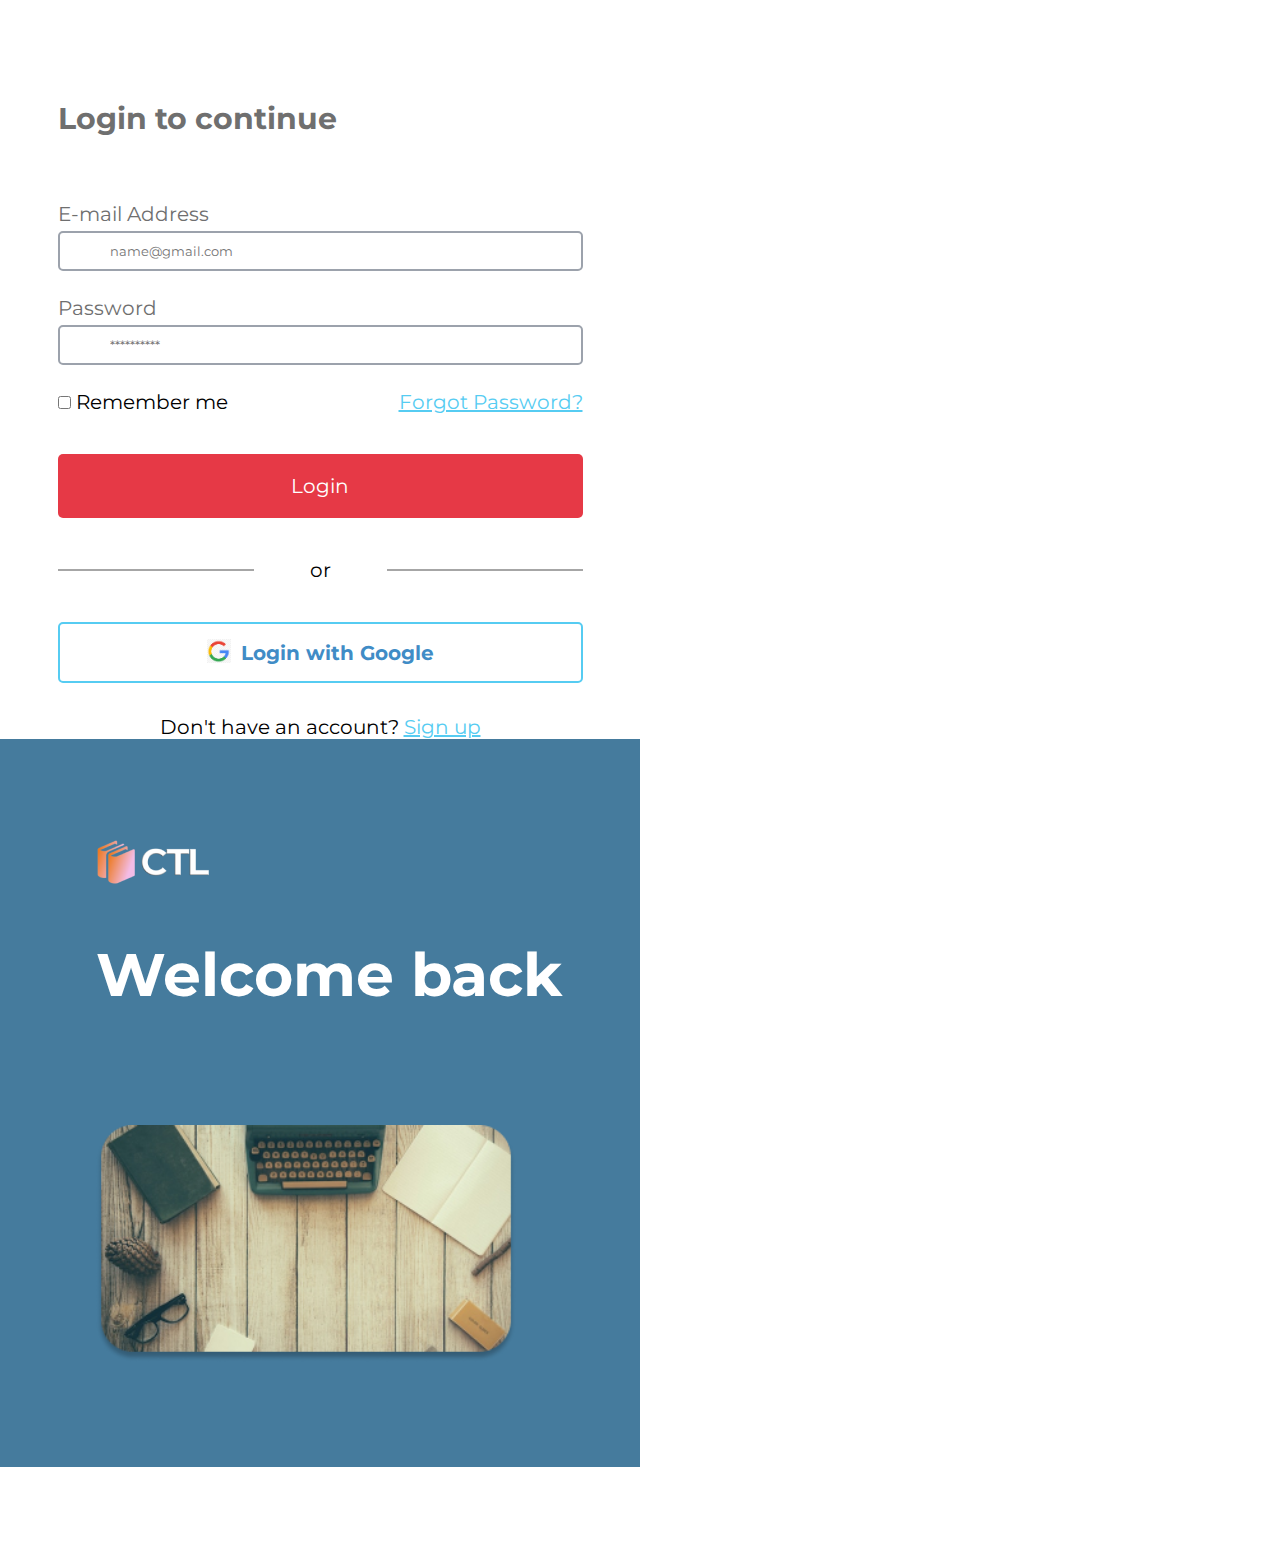
==== login.html @ 52c7e31d "adding login page" ====
<!DOCTYPE html>
<html lang="en">
  <head>
    <meta charset="UTF-8" />
    <meta http-equiv="X-UA-Compatible" content="IE=edge" />
    <meta name="viewport" content="width=device-width, initial-scale=1.0" />
    <link rel="stylesheet" href="style.css" />
    <link rel="preconnect" href="https://fonts.googleapis.com" />
    <link rel="preconnect" href="https://fonts.gstatic.com" crossorigin />
    <link
      href="https://fonts.googleapis.com/css2?family=Montserrat&display=swap"
      rel="stylesheet"
    />
    <title>MetLab Web Design</title>
  </head>
  <body>
    <main class="signup">
      <div class="signup_right_section">
        <div class="signup_right_content login_right_content">
          <h2>Login to continue</h2>
          <form action="">
            <div class="form_control">
              <label for="email">E-mail Address</label>
              <input
                type="email"
                name="email"
                id="email"
                placeholder="name@gmail.com"
              />
            </div>
            <div class="form_control">
              <label for="password">Password</label>
              <input
                type="password"
                name="password"
                id="password"
                placeholder="**********"
              />
            </div>
            <div class="form_bottom_container">
              <div class="remember_div">
                <div>
                  <input type="checkbox" name="remember" id="remember" />
                </div>
                <label for="remember">Remember me</label>
              </div>
              <div class="">
                <a href="">Forgot Password?</a>
              </div>
            </div>
            <button><a href="homepage.html">Login</a></button>
          </form>
          <div class="divider_container">
            <span class="divider"></span>
            <span>or</span>
            <span class="divider"></span>
          </div>
          <button class="google_button">
            <span><img src="/Assets/googlelogo.png" alt="" width="24" /></span>
            <span id="google_login_text">Login with Google</span>
          </button>
          <p class="login_link signup_link">
            Don't have an account? <a href="">Sign up</a>
          </p>
        </div>
        <div class="signup_left_section">
          <div>
            <img
              src="/Assets/CTL_LOGO_UPDATED 1.png"
              alt="MetLab Logo"
              width="116"
            />
          </div>
          <h1>Welcome back</h1>
          <div><img src="/Assets/signup_hero.png" alt="" width="420px" /></div>
        </div>
      </div>
    </main>
  </body>
</html>
---- style.css ----
/* signup styles */

* {
    padding: 0;
    margin: 0;
    box-sizing: border-box;
    font-family: Montserrat, sans-serif;
}

html {
    font-size: 16px;
}

.signup {
    display: grid;
    max-width: 1440px;
    margin: auto;
    grid-template-columns: 1fr 1fr;
    font-size: 20px;
}

.signup_left_section {
    background-color: #457B9D;
    padding-top: 100px;
    padding-bottom: 100px;
    padding-left: 15%;
    /* display: flex;
    flex-direction: column;
    justify-content: space-around; */
}

.signup_left_section p {
    color: white;
    font-size: 28px;
    max-width: 450px;
    margin-top: 20px;
    margin-bottom: 20px;
}

.signup_right_section {
    padding-top: 100px;
    padding-bottom: 5rem;
}

.signup_right_section h2, .signup_right_section h1 {
    color: #6F6F6F;
}

.signup_right_section h1 {
    font-size: 2.5rem;
    margin-top: 10px;
    margin-bottom: 1rem;
}

.signup_right_section h2 {
    font-weight: 700;
}

.signup_right_content {
    max-width: 525px;
    margin: auto;
}

.signup_right_content form {
    display: flex;
    flex-direction: column;
    gap: 25px;
    margin-top: 35px;
    margin-bottom: 25px;
}

.signup_right_content form input {
    padding: 10px 60px 10px 50px;
    border: 2px solid #9CA2AC;
    border-radius: 5px;
    width: 100%;
}

.signup_right_content .form_control {
    display: flex;
    flex-direction: column;
    gap: 5px;
}

.signup_right_content .form_control label {
    color: #6F6F6F;
}

.signup_right_content form button {
    background: #E63946;
    color: white;
    border-radius: 5px;
    padding-top: 20px;
    padding-bottom: 20px;
    font-size: 20px;
    border: none;
    outline: none;
    margin-top: 15px;
}

.signup_right_content form button a {
    color: white;
    text-decoration: none;
}

.terms {
    color: #6F6F6F;
}

.terms a, .login_link a{
    color: #56CCF2;
}

/* login styles */

.signup_left_section h1 {
    font-weight: 700;
    font-size: 60px;
    line-height: 100px;
    color: white;
    margin-top: 35px;
    margin-bottom: 100px;
}

.login_right_content h2 {
    font-size: 30px;
    font-weight: 700;
    margin-bottom: 65px;
}

.form_bottom_container {
    display: flex;
    justify-content: space-between;
}

.remember_div {
    display: flex;
    gap: 5px;
}

.form_bottom_container a {
    color: #56CCF2;
}

.signup_link {
    text-align: center;
}

.signup_link a {
    color: #56CCF2;
}

.divider_container {
    display: flex;
    justify-content: space-between;
    align-items: center;
    margin-top: 2.5rem;
    margin-bottom: 2.5rem;
}

.divider {
    width: 196px;
    height: 0px;
    border: 1px solid #A6A6A6
}

.google_button {
    display: flex;
    justify-content: center;
    align-items: center;
    gap: 10px;
    border: 2px solid #56CCF2;
    border-radius: 5px;
    padding-top: 15px;
    padding-bottom: 15px;
    background-color: white;
    width: 100%;
    margin-bottom: 2rem;
}

#google_login_text {
    color: #408CC6;
    font-weight: 700;
    font-size: 20px;
}
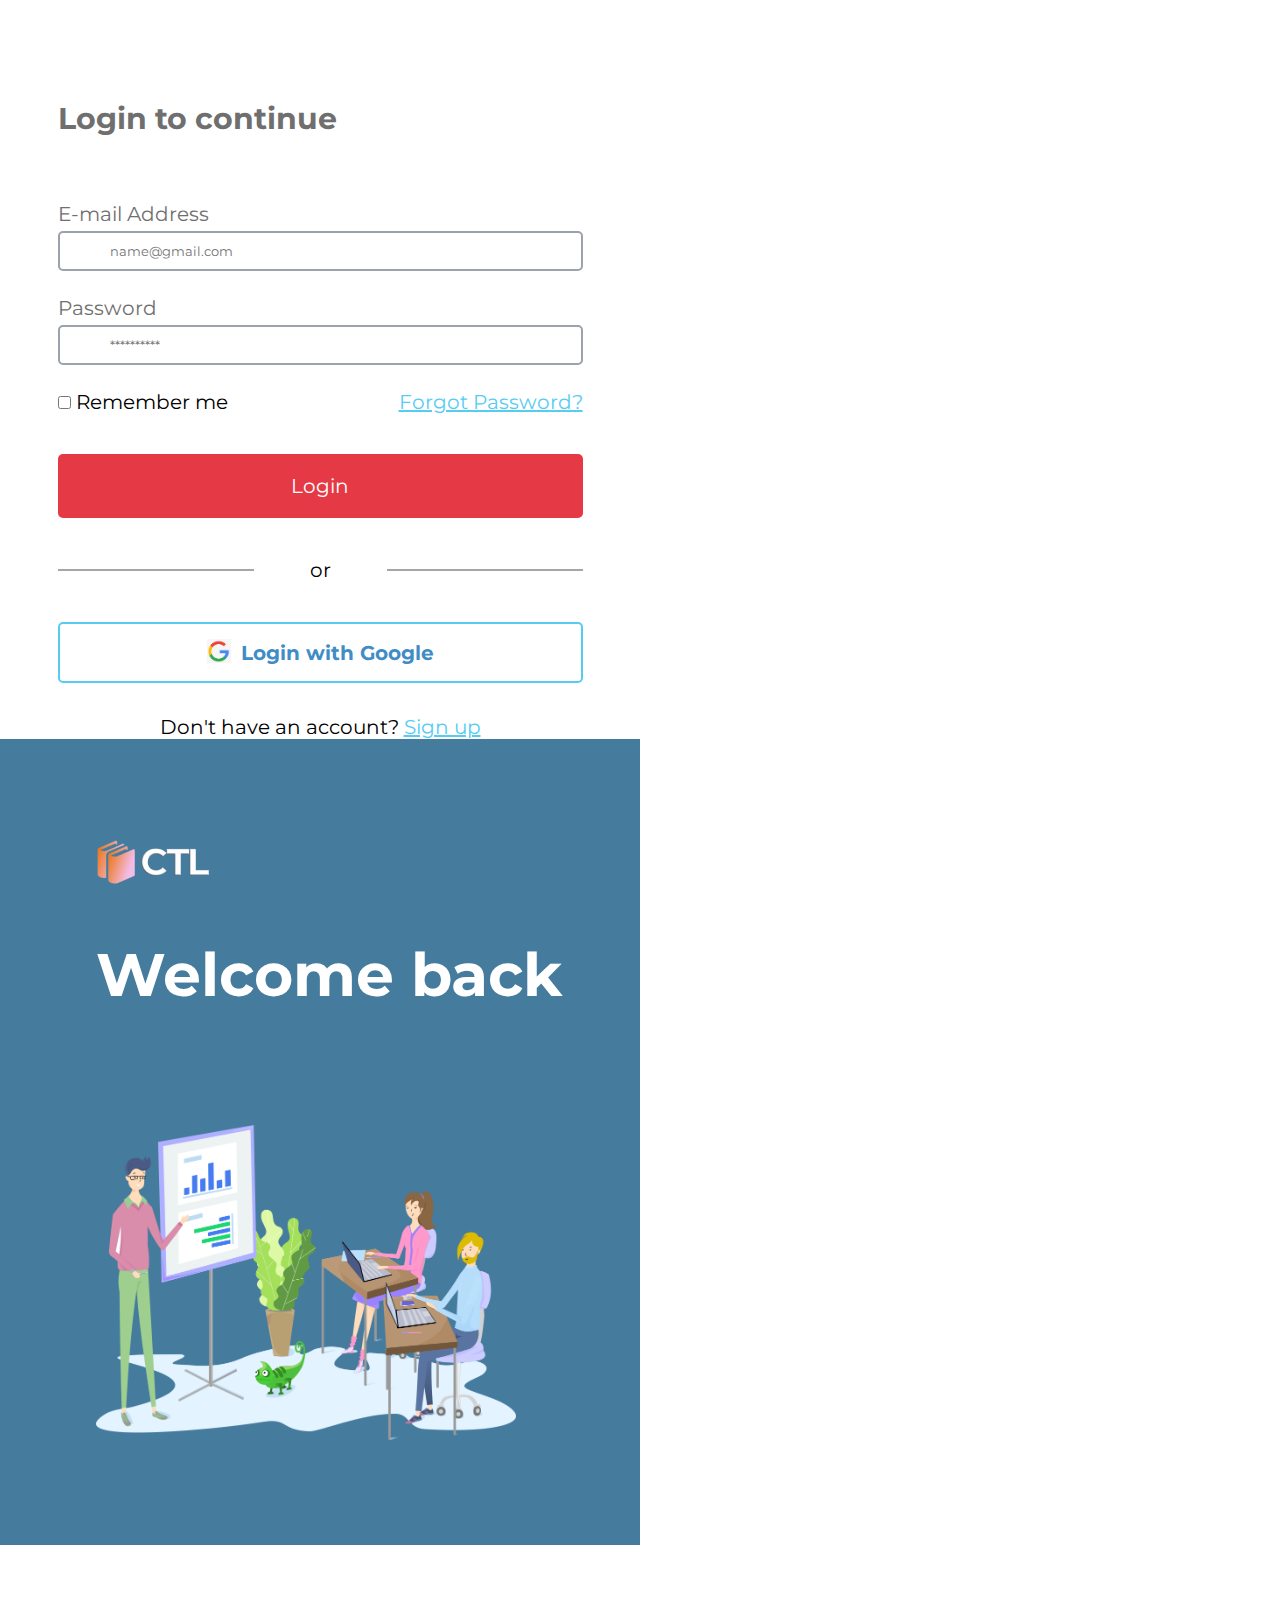
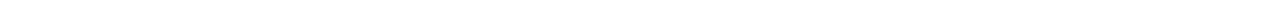
==== commit 817ea4ba: "adding homepage" ====
--- a/login.html
+++ b/login.html
@@ -72,7 +72,9 @@
             />
           </div>
           <h1>Welcome back</h1>
-          <div><img src="/Assets/signup_hero.png" alt="" width="420px" /></div>
+          <div>
+            <img src="/Assets/meeting-6004997.png" alt="" width="420px" />
+          </div>
         </div>
       </div>
     </main>
--- a/style.css
+++ b/style.css
@@ -182,4 +182,371 @@
     color: #408CC6;
     font-weight: 700;
     font-size: 20px;
+}
+
+/* homepage styles */
+
+.home-top-section {
+    background: #408CC6;
+    padding-top: 80px;
+}
+
+.nav-bar {
+    display: flex;
+    justify-content: space-between;
+    max-width: 1240px;
+    margin: auto;
+    align-items: center;
+    color: white;
+    font-size: 20px;
+}
+
+.nav-links {
+    display: flex;
+    gap: 20px;
+    align-items: center;
+    list-style: none;
+}
+
+.nav-links a {
+    text-decoration: none;
+    color: white;
+}
+
+.nav-buttons button:first-of-type {
+    border-radius: 4px;
+    border: 2px solid white;
+    padding: 20px 41.5px;
+    color: white;
+    background-color: transparent;
+    cursor: pointer;
+}
+
+.nav-buttons button:last-of-type {
+    border-radius: 4px;
+    border: 2px solid #56CCF2;
+    padding: 20px 41.5px;
+    color: white;
+    background: #56CCF2;
+    margin-left: 20px;
+    cursor: pointer;
+}
+
+.hero-section {
+    margin-top: 130px;
+}
+
+.hero-content {
+    max-width: 1240px;
+    margin: auto;
+}
+
+.hero-content-top {
+    display: flex;
+    flex-direction: row;
+}
+
+.intro-left {
+    max-width: 629px;
+    color: white;
+    font-size: 20px;
+}
+
+.intro-left h1 {
+    font-weight: 700;
+    font-size: 55px;
+    margin-bottom: 16px;
+}
+
+.intro-left p {
+    margin-bottom: 55px;
+}
+
+.intro-left form {
+    display: flex;
+}
+
+.intro-left form input {
+    border: 2px solid #fafafa;
+    padding-left: 5px;
+    width: 300px;
+}
+
+.intro-left form button {
+    margin-left: 10px;
+    border-radius: 4px;
+    border: 2px solid white;
+    padding: 10px 10px;
+    color: white;
+    background-color: transparent;
+    width: 100px;
+    cursor: pointer;
+}
+
+.hero-content-bottom {
+    margin-top: 50px;
+    text-align: center;
+}
+
+.home-middle-section {
+    padding: 15%;
+    padding-top: 135px;
+    padding-bottom: 150px;
+    background-color: #F7F7F7;
+    text-align: center;
+}
+
+.home-middle-section h2 {
+    color: #66A3D2;
+    font-size: 35px;
+    font-weight: 700;
+    margin-bottom: 70px;
+}
+
+.first-card-row {
+    display: flex;
+    justify-content: space-between;
+    text-align: center;
+}
+
+.home-middle-section .card, .home-info-section-bottom .card {
+    max-width: 255px;
+    background: white;
+    border: 1.5px solid white;
+    border-radius: 15px;
+    padding: 30px;
+    display: flex;
+    flex-direction: column;
+    gap: 15px;
+}
+
+.home-middle-section .card h3, .home-info-section-bottom .card h3 {
+    color: #408CC6;
+    font-weight: 700;
+}
+
+.home-middle-section .card p, .home-info-section-bottom .card p {
+    line-height: 25px;
+    font-size: 20px;
+    text-align: center;
+    color: #6F6F6F;
+}
+
+.second-card-row {
+    display: flex;
+    justify-content: center;
+    gap: 100px;
+    margin-top: 50px;
+}
+
+.home-info-section {
+    background: #FAFAFA;
+    padding: 90px 55px 115px;
+}
+
+.home-info-section-top {
+    display: flex;
+    justify-content: space-around;
+    align-items: center;
+}
+
+.home-info-section-top-right {
+    max-width: 900px;
+}
+
+.home-info-section-top-right h3 {
+    font-size: 35px;
+    font-weight: 700;
+    color: #66A3D2;
+    margin-bottom: 30px;
+}
+
+.home-info-section-top-right p {
+    font-size: 20px;
+    line-height: 25px;
+    color: #6F6F6F;
+}
+
+.home-info-section-bottom {
+    padding-left: 100px;
+    padding-right: 100px;
+    margin-top: 80px;
+}
+
+.home-info-section-bottom button {
+    border: 2px solid #56CCF2;
+    border-radius: 5px;
+    padding: 20px 50px;
+    background-color: white;
+    color: #408CC6;
+    font-size: 20px;
+    font-weight: 700;
+}
+
+.home-info-section-bottom .extraction-button {
+    text-align: center;
+    margin-top: 65px;
+}
+
+.home-info-section-bottom .extraction-button {
+    margin-top: 20px;
+    text-align: center;
+}
+
+.home-info-section-bottom .first-card-row ul {
+    list-style-image: url(/Assets/bullets.png)
+}
+
+.home-info-section-bottom .first-card-row ul li {
+    padding-bottom: 15px;
+    padding-left: 10px;
+}
+
+.home-info-section-bottom .first-card-row {
+    text-align: center;
+    justify-content: space-around;
+    margin-top: 80px;
+}
+
+.faq {
+    padding-top: 145px;
+    padding-bottom: 20px;
+    text-align: center;
+}
+
+.details-box {
+    max-width: 975px;
+    margin: auto;
+    display: flex;
+    flex-direction: column;
+    gap: 40px;
+    text-align: left;
+    margin-bottom: 80px;
+}
+
+.faq h3 {
+    color: #66A3D2;
+    font-size: 35px;
+    font-weight: 700;
+    margin-bottom: 55px;
+}
+
+details {
+    background: #FFFFFF;
+    padding: 20px 40px;
+    box-shadow: 0px 15px 30px rgba(0, 0, 0, 0.25);
+    border-radius: 5px;
+}
+
+details summary {
+    display: flex;
+    justify-content: space-between;
+}
+
+details p {
+    padding-top: 10px;
+}
+
+details summary:hover {
+    cursor: pointer;
+} 
+
+details summary::-webkit-details-marker, details summary::marker {
+    display: none;
+    content: "";
+}
+
+.arrow-container {
+    display: flex;
+    justify-content: end;
+    padding-right: 90px;
+}
+
+.arrow {
+    background: #1A75BB;
+    padding: 20px;
+    box-shadow: 0px 2px 10px rgba(36, 24, 24, 0.1);
+    border-radius: 10px;
+    display: flex;
+    justify-content: center;
+    align-items: center;
+    max-width: 85px;
+}
+
+.arrow:hover {
+    cursor: pointer;
+}
+
+.footer {
+    padding: 65px 185px 85px;
+    background: #408CC6;
+    color: white;
+}
+
+.footer-top {
+    display: flex;
+    justify-content: space-between;
+    font-size: 20px;
+}
+
+.footer-top-left {
+    max-width: 235px;
+}
+
+.footer-top-left p {
+    margin-top: 25px;
+    line-height: 30px;
+}
+
+.footer-top-middle h4 {
+    font-weight: 700;
+    margin-bottom: 2rem;
+}
+
+.footer-top-middle ul {
+    list-style: none;
+    font-size: 1rem;
+
+}
+
+.footer-top-middle ul li {
+    padding-bottom: 1rem;
+}
+
+.footer-top-middle ul a {
+    text-decoration: none;
+    color: white;
+}
+
+
+.footer-top-right h4 {
+    font-weight: 700;
+    margin-bottom: 2rem;
+}
+
+.footer-top-right ul {
+    list-style: none;
+    font-size: 1rem;
+
+}
+
+.footer-top-right ul li {
+    padding-bottom: 1rem;
+}
+
+.footer-top-right ul a {
+    text-decoration: none;
+    color: white;
+}
+
+.footer-bottom {
+    margin-top: 50px;
+    display: flex;
+    flex-direction: column;
+    gap: 35px;
+    align-items: center;
+}
+
+.footer-bottom img {
+    cursor: pointer;
 }